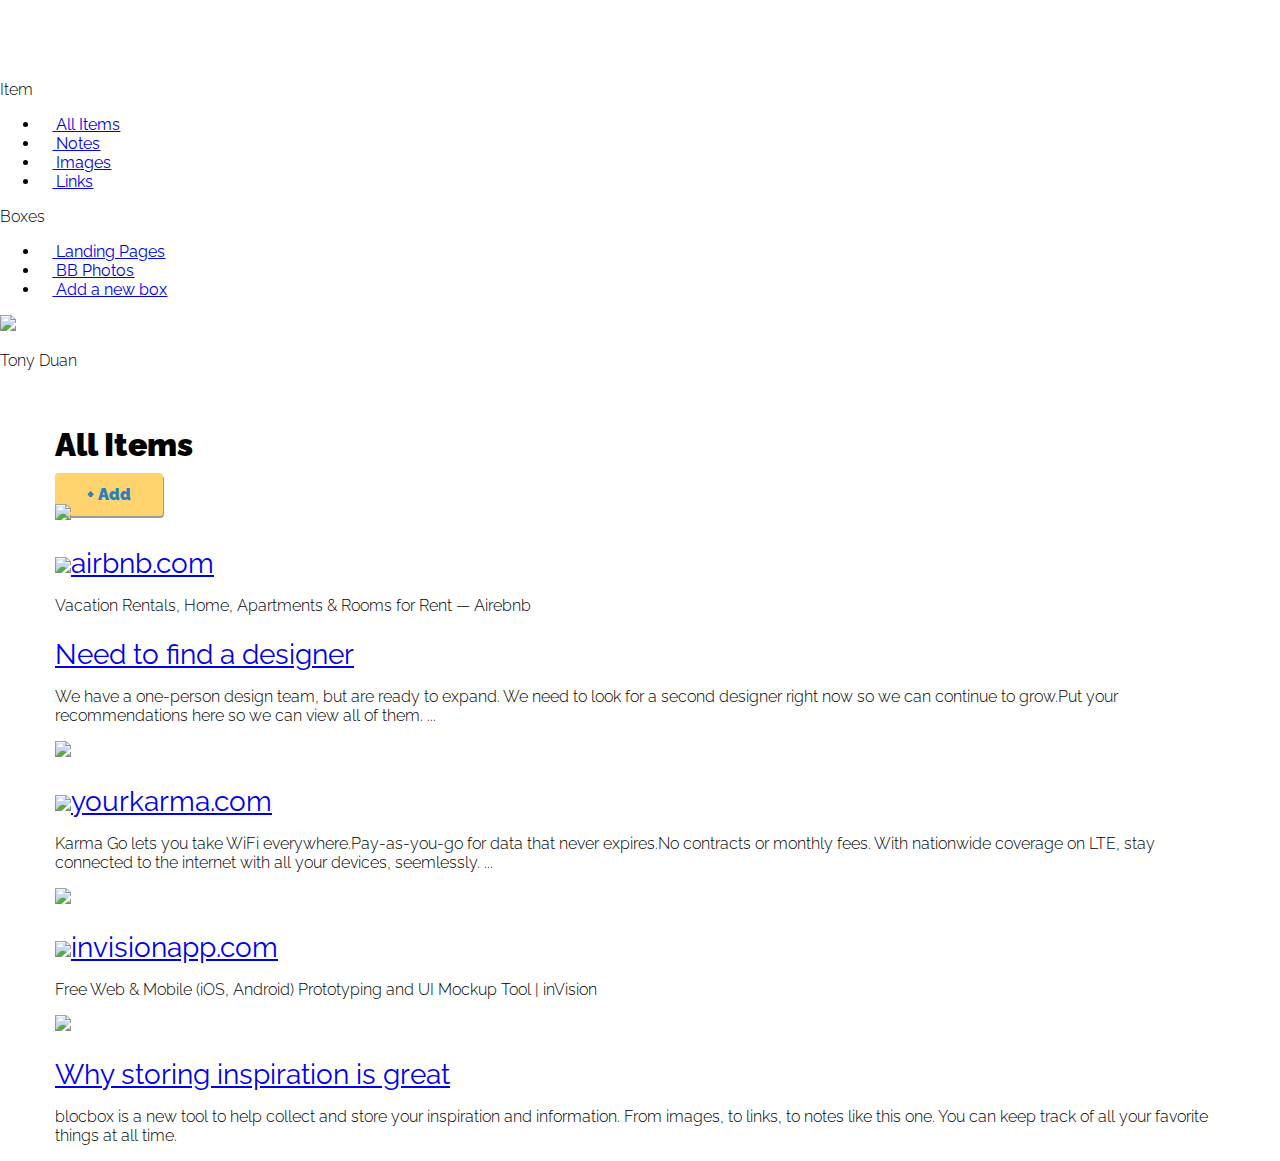
==== dashboard.html @ 4f5fb8c0 "Checkpoint-33-Completed" ====
<!DOCTYPE html>
<html lang="en-us">
<head>
    <meta http-equiv="X-UA-Compatible" content="IE=Edge">
    <meta name="viewport" content="width=device-width, initial-scale=1">
    <meta charset="UTF-8">
    <title>Save, share and collaborate | Blocbox</title>
    
    <!-- Google Fonts -->
    <link href="https://fonts.googleapis.com/css?family=Raleway:100,300,300i,400,400i,700,700i,900,900i" rel="stylesheet">
    
    <!-- CSS -->
    <link rel="stylesheet" href="css/normalize.css">
    <link rel="stylesheet" href="css/style.css">
    <link rel="stylesheet" href="css/font-awesome.css">
    <link rel="stylesheet" href="css/animate.css">
</head>
<body class="dashboard">
    <!-- LEFT NAV -->
    <nav id="left-nav" class="left-nav">
        <a href="#" class="site-logo"><img src="img/site-logo.png"></a>
        <div class="items">
            <p>Item</p>
            <ul>
                <li><a href="#"><i class="fa fa-th-large"></i> All Items</a></li>
                <li><a href="#"><i class="fa fa-file-o"></i> Notes</a></li>
                <li><a href="#"><i class="fa fa-picture-o"></i> Images</a></li>
                <li><a href="#"><i class="fa fa-link"></i> Links</a></li>
            </ul>
            <p>Boxes</p>
            <ul>
                <li><a href="#"><i class="fa fa-inbox"></i> Landing Pages</a></li>
                <li><a href="#"><i class="fa fa-inbox"></i> BB Photos</a></li>
                <li><a href="#"><i class="fa fa-plus-square-o"></i> Add a new box</a></li>
            </ul>
        </div>
        <div class="settings">
            <img src="https://s3.amazonaws.com/uifaces/faces/twitter/jsa/128.jpg">
            <p>Tony Duan</p>
            <a href="#"><i class="fa fa-cog"></i></a>
        </div>
    </nav>
    <main role="main">
        <!-- Benefits -->
        <section class="content">
            <div class="container">
                <div class="header">
                    <h1>All Items</h1>
                    <a href="#" class="btn">+ Add</a>
                </div>
            </div>
            <div class="container">
                <div class="content-item">
                    <div class="item-box">
                        <img src="https://static.pexels.com/photos/162971/potatoes-french-mourning-funny-162971.jpeg">
                    </div>
                </div>
                <div class="content-item">
                    <div class="item-box">
                        <h2><img src="https://www.airbnb.com/favicon.ico"><a href="#">airbnb.com</a></h2>
                        <p>Vacation Rentals, Home, Apartments &amp; Rooms for Rent &mdash; Airebnb</p>
                    </div>
                </div>
                <div class="content-item">
                    <div class="item-box">
                        <h2><a href="#">Need to find a designer</a></h2>
                        <p>We have a one-person design team, but are ready to expand. We need to look for a second designer right now so we can continue to grow.Put your recommendations here so we can view all of them. ...</p>
                    </div>
                </div>
                <div class="content-item">
                    <div class="item-box">
                        <img src="https://static.pexels.com/photos/39381/eszterhazyschnitte-cream-slice-dessert-39381.jpeg">
                    </div>
                </div>
                <div class="content-item">
                    <div class="item-box">
                        <h2><img src="https://yourkarma.com/favicon.ico"><a href="#">yourkarma.com</a></h2>
                        <p>Karma Go lets you take WiFi everywhere.Pay-as-you-go for data that never expires.No contracts or monthly fees. With nationwide coverage on LTE, stay connected to the internet with all your devices, seemlessly. ...</p>
                    </div>
                </div>
                <div class="content-item">
                    <div class="item-box">
                        <img src="https://static.pexels.com/photos/8366/bread-breakfast-knife-large.jpg">
                    </div>
                </div>
                <div class="content-item">
                    <div class="item-box">
                        <h2><a href="#"></a></h2>
                        <p></p>
                    </div>
                </div>
                <div class="content-item">
                    <div class="item-box">
                        <h2><img src="https://www.invisionapp.com/favicon.ico"><a href="#">invisionapp.com</a></h2>
                        <p>Free Web & Mobile (iOS, Android) Prototyping and UI Mockup Tool | inVision</p>
                    </div>
                </div>
                <div class="content-item">
                    <div class="item-box">
                        <img src="https://static.pexels.com/photos/2425/food-restaurant-fruits-orange-large.jpg">
                    </div>
                </div>
                <div class="content-item">
                    <div class="item-box">
                        <h2><a href="#">Why storing inspiration is great</a></h2>
                        <p>blocbox is a new tool to help collect and store your inspiration and information. From images, to links, to notes like this one. You can keep track of all your favorite things at all time.</p>
                    </div>
                </div>
            </div>
        </section>
    </main>
    
</body>
</html>
---- css/style.css ----
html, body {
        overflow-x:hidden;
    }
body {
    font-family: 'Raleway', Helvetica, Arial, sans-serif;
}
h1, h2, h3, h4, h5, h6 {
        font-family: 'Raleway', Helvetica, Arial, sans-serif;
}
h1 {
    font-weight:900;
}
h2 {
    font-size: 28px;
    font-weight: normal;
    margin-bottom: 5px;
}
p {
    font-size: 16px;
    line-height: 19px;
    font-weight: 300;
}

/* GRID ----------------------------------------------------------------------------------- */
.container {
    margin-right: auto;
    margin-left: auto;
    padding-left: 15px;
    padding-right: 15px;
    position: relative;
}
.container:before,
.container:after {
    content: " ";
    display: table;
}
.container:after {
    clear:both;
}
.one-half, .one-third, .one-fourth {
    
    float:left;
    position: relative;
    min-height:100px;
    margin:0 2% 20px;
}

.container_full {
    margin:0;
    padding:0;
}
.one-half_full, .one-third_full, .one-fourth_full, user1, user2, user3 {
    float:left;
    position: relative;
    margin: 0 0 20;
    min-height:700px;
}

/* Media Queries ----------------------------------------------------------------------------------- */
@media (min-width: 768px) {
    .container {
        width: 750px;
    }
}
@media (min-width: 992px) {
    .container {
        width: 970px;
    }
    .one-half {
        width:46%;
    }
    .one-third {
        width:29.33333%
    }
    .one-fourth {
        width:21%;
    }
    .one-half_full {
        width:50%;
    }
    .one-third_full {
        width:33.3333%;
    }
    .one-fourth_full {
        width:25%;
    }
}
@media (min-width: 1200px) {
    .container {
        width: 1170px;
    }
}
@media (min-width: 1900px) {
    .container {
        width: 1840;
    }
}

/* HEADER ----------------------------------------------------------------------------------- */
header {
    color:#FFFFFF;
    height: 100vh;
    background-image: url(../img/dashboard-background.jpg);
    background-size: cover;
    background-repeat: no-repeat; 
}
header nav {
    padding:1em 0;
}
header nav ul {
    display:inline;
    text-align: right;
    float:right;
    margin:0;
}
header nav ul > li {
   list-style-type: none;
   display: inline-block;
   margin:0 15px;
}
header nav ul > li.btn-outline {
   padding:10px 15px;
   border:2px solid #FFFFFF;
   border-radius: 4px;
}
header nav ul > li.btn-outline:hover {
   background:#FFFFFF;
}
header nav ul > li > a {
   color:#FFFFFF;
    font-family: Raleway-Black;
    font-size:24px;
   text-decoration: none;
}
header nav ul > li.btn-outline:hover > a {
   color:#34495E;
}
header .hero {
    text-align: center;
    display: block;
    position: relative;
}
header .hero h1{
    font-size: 58px;
    margin: 95px 0 40;
    font-weight: 900;
}
header .hero p {
    font-size: 44px;
    line-height: 51px;
    font-weight: 100;
    margin: 10px 0 80px;
}

/* BUTTONS ----------------------------------------------------------------------------------- */
.btn {
    border-radius:4px;
    color:#2880bf;
    font-weight: 900;
    font-size 28px;
    font-weight: 900;
    text-decoration: none;
    padding: 10px 30px;
    background: #ffd36d;
    border: 2px solid #ffd36d;
    box-shadow: 1px 2px 0px 0px #9b9b9b;
}

/* BENEFITS ----------------------------------------------------------------------------------- */
.benefits {
    text-align: center;
    display:block;
    position:relative;
}
.benefits >div {
    margin: 0 auto;
    padding:4em 0;
}
.benefits>div>div {
    list-style-type: none;
    display: inline-block;
}
.benefits i {
    font-size:55px;
    
}
.benefits>div div> .notes {
    position: relative;
    left:-125px;
    height:270px;
}
.benefits>div>div> .images {
    position: relative;
    left:80px;
    height:270px;
}
.benefits>div div> .links {
    position: relative;
    left:-100px;
    height:270px;
}
.benefits>div>div h2 {
    font-weight: 900;
}

.benefits>div>div p {
    font-weight: 300;
}
.benefits>div>div .purple_title {
    color:#AC27C3;
}
.benefits>div>div .red_title {
    color: #E5463B;
}
.benefits>div>div .green_title {
    color: #75AC38
}
.benefits>div>div .discription {
    margin-top: 40px;
}

/* PRICING -----------------------------------------------------------------------------------*/
.pricing {
    text-align:center;
    padding:4em 0;
}
.pricing h2, .pricing p {
    color:#2880BF;
}
.pricing h2 {
    font-weight: 900;
    
    
}
.pricing p {
    font-weight: 300;
    padding: 10px 270px;
}
.pricing ul {
    margin:0 auto;
    padding:0 0;
}
.pricing ul li {
    list-style-type:none;
}
.box {
   padding:0 15px 15px;
   /* tutorial
        background: #FFFFFF;
        box-shadow: 0px 2px 4px 0px rgba(0,0,0,0.20);
    */
   min-height: 439px;
   position: relative;
   margin-top: 25px;
 }
.box h3 {
    font-family: "Raleway-Bold", Helvetica, Arial, sans-serif;
    font-weight: 600;
    text-transform: uppercase;
        /*tutorial
        background: #E2E2E2;
        box-shadow: 0px 1px 2px 0px rgba(0,0,0,0.40);
        */
    left:0;
    right:0;
    top:0;
    text-align: center;
    margin:0 -15px 40px;
    padding:10px 0;
 }
.box h4 {
    font-weight: 300;
    font-size:50px;
    margin:40px 0 10px;
    color:#2880BF;
 }
 .box h4 span {
   font-size:32px;
   vertical-align: middle;
 }
 .box h4 span.month {
   font-weight: 300;
   color:#000000;
   font-size:20px;
   vertical-align: middle;
 }
 .box ul li {
   font-size:18px;
   margin-bottom:20px;
   font-weight: 300;
 }
.box .btn {
   position:absolute;
   bottom:20px;
   left:20px;
   right:20px;
 }
 .small {
     font-size: 12px;
     line-height: 15px;
     font-style:italic;
 }

/* TESTIMONIALS----------------------------------------------------------------------------------- */

.item_top {
    position: relative;
    top: 130px;
    left:15px;
    right:15px;
    text-align: center;
}
.item_top2 {
    position:relative;
    top: 130px;
    left:15px;
    right:15px;
    text-align: center;
    
}
.container_full {
    overflow: hidden;
 
}
.testimonials blockquote, .testimonials .name {
    position:absolute;
    margin: 30px 90px;
}
.user1, .user2, .user3 {
    top:-100px;
    z-index: -1;
}
.user1 {
    background-image: url(../img/testimonial_1.jpg);
    background-size: cover;
    background-repeat: no-repeat;
}
.user1>blockquote {
    bottom: 7em;
    left:4em;
    right: -3em;
}
.user1>p {
    bottom: 1em;
    left:4em;
    right: -3em;
}
.user2 {
    background-image: url(../img/testimonial_2.jpg);
    background-size: cover;
    background-repeat: no-repeat;
}
.user2>blockquote {
    bottom: 7em;
    padding:0 .5em;
}
.user2>p {
    bottom: 1em;
    left:.5em;
    right:.5em;
}
.user3 {
    background-image: url(../img/testimonial_3.jpg);
    background-size: cover;
    background-repeat: no-repeat;
}
.user3>blockquote {
    bottom: 7em;
    left:-3em;
    right: 4em;
}
.user3>p {
    bottom: 1em;
    left:-3em;
    right: 4em;
}

/* FOOTER----------------------------------------------------------------------------------- */
footer {
    background-color: #8BBDE5;
    background-image: linear-gradient(to bottom right, #6EA6D4 0%, #9ECFF5 100%);
    color: #FFFFFF;
    height: 150px;
    position: relative;
    overflow: hidden;
    z-index: 0;
 }
footer p, footer nav ul {
    font-size:11px;
    font-weight:100;
    text-align: center;
    margin: 10px auto 0;
 }
footer nav ul li {
    list-style-type: none;
    display: inline;
 }
footer nav ul li a {
    color:#FFFFFF;
    text-decoration: none;
 }
footer .right-footer-block {
    background-color: transparent; 
 }
footer .logo{
    padding: 2.35em 0;
    margin: 0 auto;
    display: block;
    height: 93px;
}

@media (min-width: 992px){
    footer{
        background-color: #8BBDE5;
        background-image: linear-gradient(to bottom right, #6EA6D4 0%, #9ECFF5 100%);
        height: 100px;
    }
    footer p, footer nav ul{
        padding: 3em 0;
        text-align: left;
    }

    footer .logo{
        padding: 0 0 2em 0;
    }
}

@media (min-width: 768px){
    footer{
        background-color: #8BBDE5;
        background-image: linear-gradient(to bottom right, #6EA6D4 0%, #9ECFF5 100%);
        height: 100px;
    }
    footer p, footer nav ul{
        padding: 3em 0;
        text-align: left;
    }

    footer .logo{
        padding: 0;
    }
}

@media (min-width: 1200px) {
    footer p, footer nav ul {
        font-size:14px;
        font-weight:100;
        text-align: center;
        margin: 10px auto 0;
 }
}
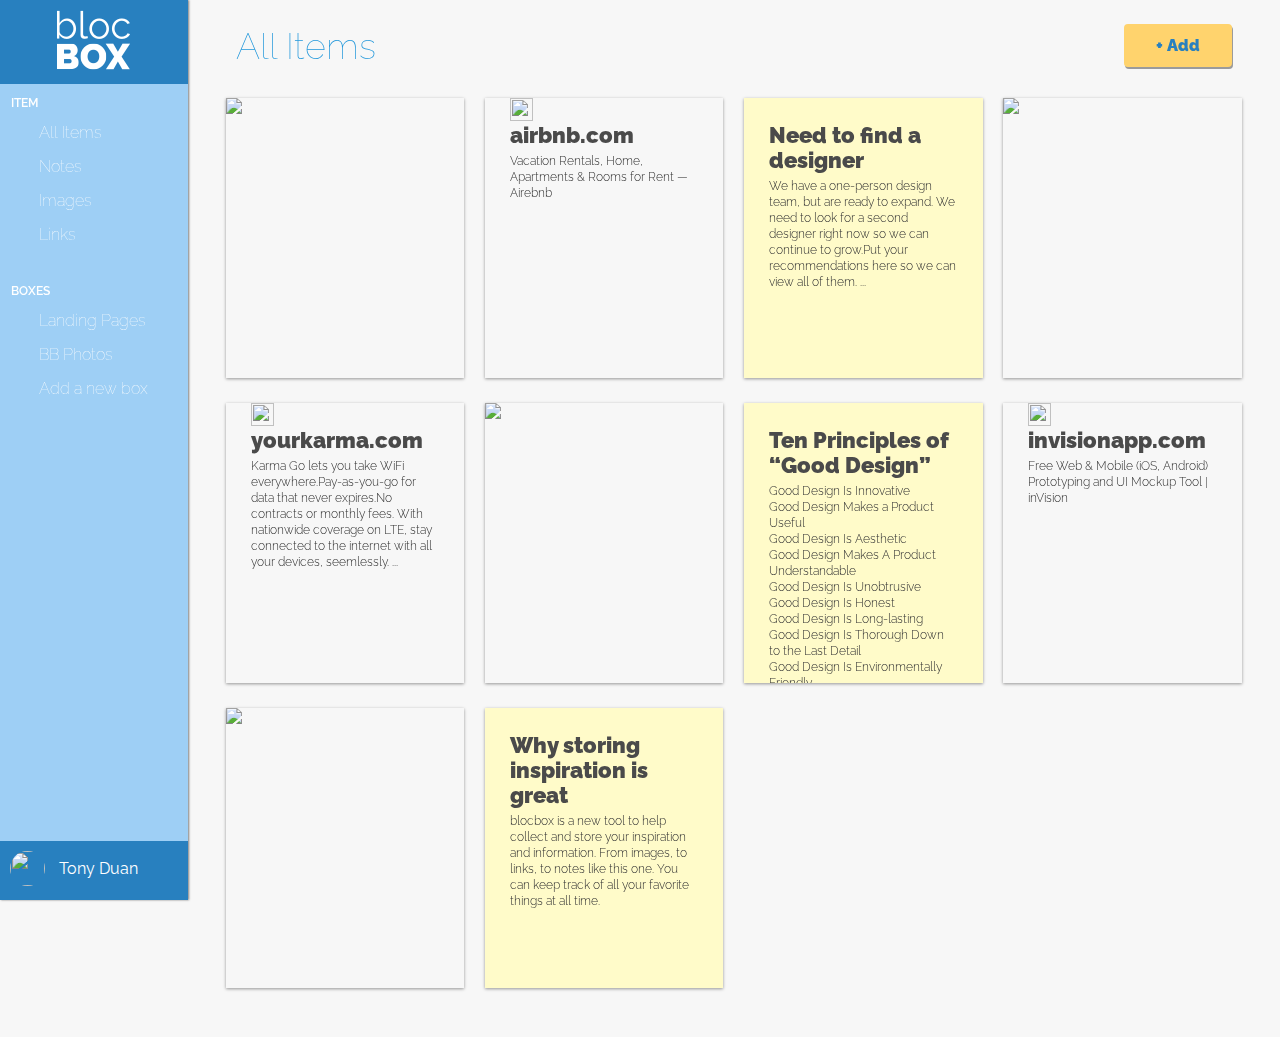
==== commit fad85bea: "Checkpoint-34-completed" ====
--- a/dashboard.html
+++ b/dashboard.html
@@ -16,7 +16,7 @@
     <link rel="stylesheet" href="css/animate.css">
 </head>
 <body class="dashboard">
-    <!-- LEFT NAV -->
+    <!-- LEFT NAV ---------------------------------------------------------------------- -->
     <nav id="left-nav" class="left-nav">
         <a href="#" class="site-logo"><img src="img/site-logo.png"></a>
         <div class="items">
@@ -24,7 +24,7 @@
             <ul>
                 <li><a href="#"><i class="fa fa-th-large"></i> All Items</a></li>
                 <li><a href="#"><i class="fa fa-file-o"></i> Notes</a></li>
-                <li><a href="#"><i class="fa fa-picture-o"></i> Images</a></li>
+                <li><a href="dashboard-images.html"><i class="fa fa-picture-o"></i> Images</a></li>
                 <li><a href="#"><i class="fa fa-link"></i> Links</a></li>
             </ul>
             <p>Boxes</p>
@@ -41,7 +41,7 @@
         </div>
     </nav>
     <main role="main">
-        <!-- Benefits -->
+        <!-- Benefits ---------------------------------------------------------------------- -->
         <section class="content">
             <div class="container">
                 <div class="header">
@@ -62,7 +62,7 @@
                     </div>
                 </div>
                 <div class="content-item">
-                    <div class="item-box">
+                    <div class="item-box note-box">
                         <h2><a href="#">Need to find a designer</a></h2>
                         <p>We have a one-person design team, but are ready to expand. We need to look for a second designer right now so we can continue to grow.Put your recommendations here so we can view all of them. ...</p>
                     </div>
@@ -84,15 +84,24 @@
                     </div>
                 </div>
                 <div class="content-item">
-                    <div class="item-box">
-                        <h2><a href="#"></a></h2>
-                        <p></p>
+                    <div class="item-box note-box">
+                        <h2><a href="#">Ten Principles of “Good Design”</a></h2>
+                        <p>Good Design Is Innovative<br/>
+                            Good Design Makes a Product Useful<br/>
+                            Good Design Is Aesthetic<br/>
+                            Good Design Makes A Product Understandable<br/>
+                            Good Design Is Unobtrusive<br/>
+                            Good Design Is Honest<br/>
+                            Good Design Is Long-lasting<br/>
+                            Good Design Is Thorough Down to the Last Detail<br/>
+                            Good Design Is Environmentally Friendly<br/>
+                            Good Design Is as Little Design as Possible
                     </div>
                 </div>
                 <div class="content-item">
                     <div class="item-box">
                         <h2><img src="https://www.invisionapp.com/favicon.ico"><a href="#">invisionapp.com</a></h2>
-                        <p>Free Web & Mobile (iOS, Android) Prototyping and UI Mockup Tool | inVision</p>
+                        <p>Free Web &amp; Mobile (iOS, Android) Prototyping and UI Mockup Tool | inVision</p>
                     </div>
                 </div>
                 <div class="content-item">
@@ -101,7 +110,7 @@
                     </div>
                 </div>
                 <div class="content-item">
-                    <div class="item-box">
+                    <div class="item-box note-box">
                         <h2><a href="#">Why storing inspiration is great</a></h2>
                         <p>blocbox is a new tool to help collect and store your inspiration and information. From images, to links, to notes like this one. You can keep track of all your favorite things at all time.</p>
                     </div>
--- a/css/style.css
+++ b/css/style.css
@@ -21,7 +21,7 @@
     font-weight: 300;
 }
 
-/* GRID ----------------------------------------------------------------------------------- */
+/* GRID ------------------------------------------------------------------------------ */
 .container {
     margin-right: auto;
     margin-left: auto;
@@ -38,7 +38,7 @@
     clear:both;
 }
 .one-half, .one-third, .one-fourth {
-    
+
     float:left;
     position: relative;
     min-height:100px;
@@ -56,7 +56,7 @@
     min-height:700px;
 }
 
-/* Media Queries ----------------------------------------------------------------------------------- */
+/* Media Queries --------------------------------------------------------------------- */
 @media (min-width: 768px) {
     .container {
         width: 750px;
@@ -96,7 +96,7 @@
     }
 }
 
-/* HEADER ----------------------------------------------------------------------------------- */
+/* HEADER ---------------------------------------------------------------------------- */
 header {
     color:#FFFFFF;
     height: 100vh;
@@ -152,7 +152,7 @@
     margin: 10px 0 80px;
 }
 
-/* BUTTONS ----------------------------------------------------------------------------------- */
+/* BUTTONS --------------------------------------------------------------------------- */
 .btn {
     border-radius:4px;
     color:#2880bf;
@@ -166,7 +166,7 @@
     box-shadow: 1px 2px 0px 0px #9b9b9b;
 }
 
-/* BENEFITS ----------------------------------------------------------------------------------- */
+/* BENEFITS -------------------------------------------------------------------------- */
 .benefits {
     text-align: center;
     display:block;
@@ -182,7 +182,7 @@
 }
 .benefits i {
     font-size:55px;
-    
+
 }
 .benefits>div div> .notes {
     position: relative;
@@ -219,7 +219,7 @@
     margin-top: 40px;
 }
 
-/* PRICING -----------------------------------------------------------------------------------*/
+/* PRICING --------------------------------------------------------------------------- */
 .pricing {
     text-align:center;
     padding:4em 0;
@@ -229,8 +229,8 @@
 }
 .pricing h2 {
     font-weight: 900;
-    
-    
+
+
 }
 .pricing p {
     font-weight: 300;
@@ -301,7 +301,7 @@
      font-style:italic;
  }
 
-/* TESTIMONIALS----------------------------------------------------------------------------------- */
+/* TESTIMONIALS----------------------------------------------------------------------- */
 
 .item_top {
     position: relative;
@@ -316,11 +316,11 @@
     left:15px;
     right:15px;
     text-align: center;
-    
+
 }
 .container_full {
     overflow: hidden;
- 
+
 }
 .testimonials blockquote, .testimonials .name {
     position:absolute;
@@ -375,7 +375,7 @@
     right: 4em;
 }
 
-/* FOOTER----------------------------------------------------------------------------------- */
+/* FOOTER----------------------------------------------------------------------------- */
 footer {
     background-color: #8BBDE5;
     background-image: linear-gradient(to bottom right, #6EA6D4 0%, #9ECFF5 100%);
@@ -449,3 +449,210 @@
         margin: 10px auto 0;
  }
 }
+
+
+/* DASHBOARD-------------------------------------------------------------------------- */
+.dashboard {
+    background: #F7F7F7;
+}
+.left-nav {
+    height:100vh;   /* 100/100 vertical height */
+    width: 14.6666667%;
+    color: #FFFFFF;
+    background: #9ECFF5;
+    background-image: linear-gradient (-135deg, #6EA6D4 0%, #9ECFF5 100%);
+    box-shadow: 1px 0px 2px 0px rgba(0,0,0,0.50);
+    float: left;
+    position: fixed;
+    display: block;
+}
+.left-nav .site-logo {
+    padding: 10px 0;
+    background: #2880BF;
+    display: block;
+    text-align: center;
+}
+.left-nav .items {
+    padding: 0 6%;
+}
+.left-nav .items p {
+    font-weight: 600;
+    text-transform: uppercase;
+    font-size: 12px;
+    color: #FFFFFF;
+    line-height: 15px;
+}
+.left-nav .items ul {
+    margin:0 0 40px;
+    padding: 0;
+}
+.left-nav .items li {
+    list-style-type: none;
+    margin-bottom:  15px;
+}
+.left-nav .items ul li a {
+    color: #FFFFFF;
+    text-decoration: none;
+    font-weight: 100;
+}
+.left-nav .items ul li a i {
+    width:16px;
+    text-align: center;
+    margin-right: 8px;
+}
+/* LEFT NAVBAR SETTINGS -------------------------------------------------------------- */
+.left-nav .settings {
+    position: absolute;
+    background: #2880BF;
+    width:100%;
+    bottom: 0;
+    left:0;
+    right: 0;
+    padding: 10px 0;
+}
+.left-nav .settings img {
+    height: 35px;
+    width: 35px;
+    border-radius: 50%;
+    margin-left: 10px;
+    display: inline-block;
+}
+.left-nav .settings p {
+    display: inline-block;
+    vertical-align: top;
+    padding-top: 8px;
+    font-weight: 400;
+    margin: 0 0 0 10px;
+}
+.left-nav .settings a {
+    color: #FFFFFF;
+    text-decoration: none;
+    text-align: right;
+    float: right;
+    margin-right: 10px;
+    margin-top: 8px;
+}
+
+/* CONTENT --------------------------------------------------------------------------- */
+.content {
+    padding: 6em 1% 1.5em;
+    float:right;
+    width:98%;
+    position: relative;
+}
+.content .header {
+    margin: 0 20px;
+}
+.content .header h1 {
+    font-family: 'Raleway',Helvetica, Arial, sans-serif;
+    font-weight: 100;
+    margin: 0 0 30px;
+    font-size: 36px;
+    color: #2398DB;
+    line-height: 44px;
+    float: left;
+    display: inline-block;
+}
+.content .header > a {
+    float: right;
+}
+.content-item {
+    width: 96%;
+    margin: 0 2% 25px;
+    float: left;
+    display: block;
+}
+.item-box {
+    display:block;
+    height:230px;
+    box-shadow: 0px 1px 3px 0px rgba(0,0,0,0.40);
+    position: relative;
+    overflow: hidden;
+    padding:25px;
+ }
+.note-box {
+    background: #FFFBC9;
+}
+
+
+/* LARGER MOBILE DEVICES ------------------------------------------------------------- */
+@media (min-width: 460px) {
+    .content {
+        padding: 1.5em 1%;
+        float: right;
+        width: 90%;
+        position: relative;
+    }
+    .content-item {
+        width: 46%;
+        margin: 0 2% 25px;
+        float: left;
+        display: block;
+    }
+}
+/* TABLETS --------------------------------------------------------------------------- */
+@media (min-width: 768px) {
+    .content {
+        padding: 1.5em 5%;
+        float: right;
+        width: 90%;
+        position: relative;
+    }
+    .content > .container {
+        width: 700px;
+    }
+    .content-item {
+        width: 31.33333%;
+        margin: 0 1% 25px;
+    }
+}
+/* LAPTOPS AND DESKTOPS -------------------------------------------------------------- */
+@media (min-width: 992px) {
+    .content {
+        padding: 1.5em 1%;
+        float: right;
+        width: 83.33333333%;
+        position: relative;
+    }
+    .content > .container {
+        width: auto;
+    }
+    .content-item {
+        width:23%;
+        margin: 0 1% 25px;
+    }
+}
+
+/* ITEMS FORMATING ------------------------------------------------------------------- */
+.item-box > img {
+    position: absolute;
+    height: 100%;
+    width: auto;
+    top: 0;
+    left: 0;
+    right: 0;
+}
+.item-box h2 {
+    font-family: 'Raleway', Helvetica, Arial, sans-serif;
+    font-weight: 900;
+    font-size: 22px;
+    line-height: 25px;
+    margin: 0;
+}
+.item-box h2 a {
+    color: #4A4A4A;
+    text-decoration: none;
+}
+.item-box h2 img {
+    width: 23px;
+    height: 23px;
+    position: absolute;
+    top: 0px;
+    margin-right: 5px;
+}
+.item-box p {
+    font-size: 12px;
+    color: #333333;
+    line-height: 16px;
+    margin: 5px 0 0;
+}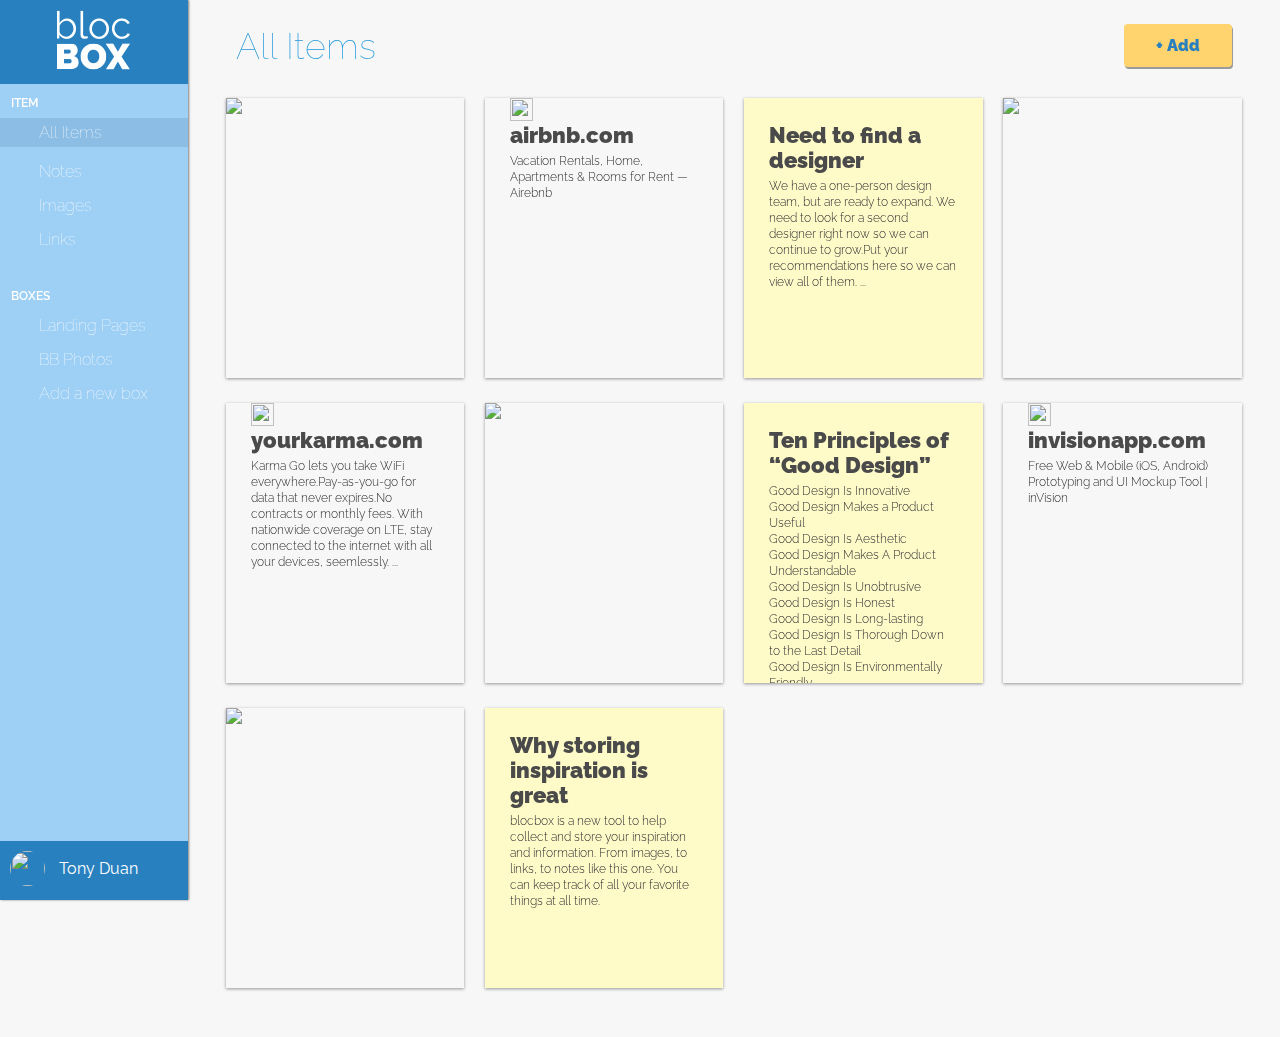
==== commit f62e397c: "Assignment-34-completed" ====
--- a/dashboard.html
+++ b/dashboard.html
@@ -22,7 +22,7 @@
         <div class="items">
             <p>Item</p>
             <ul>
-                <li><a href="#"><i class="fa fa-th-large"></i> All Items</a></li>
+                <li class="active"><a href="#"><i class="fa fa-th-large"></i> All Items</a></li>
                 <li><a href="#"><i class="fa fa-file-o"></i> Notes</a></li>
                 <li><a href="dashboard-images.html"><i class="fa fa-picture-o"></i> Images</a></li>
                 <li><a href="#"><i class="fa fa-link"></i> Links</a></li>
--- a/css/style.css
+++ b/css/style.css
@@ -455,6 +455,7 @@
 .dashboard {
     background: #F7F7F7;
 }
+/* LEFT NAV-------------------------------------------------------------------------- */
 .left-nav {
     height:100vh;   /* 100/100 vertical height */
     width: 14.6666667%;
@@ -500,6 +501,16 @@
     text-align: center;
     margin-right: 8px;
 }
+.left-nav .active {
+    background: #8BBDE5;
+    margin-left:-7%;
+    margin-right: -7%;
+    margin-top: -3%;
+    margin-bottom: -3%;
+    padding-top: 3%;
+    padding-bottom: 3%;
+    padding-left: 7%;
+}
 /* LEFT NAVBAR SETTINGS -------------------------------------------------------------- */
 .left-nav .settings {
     position: absolute;
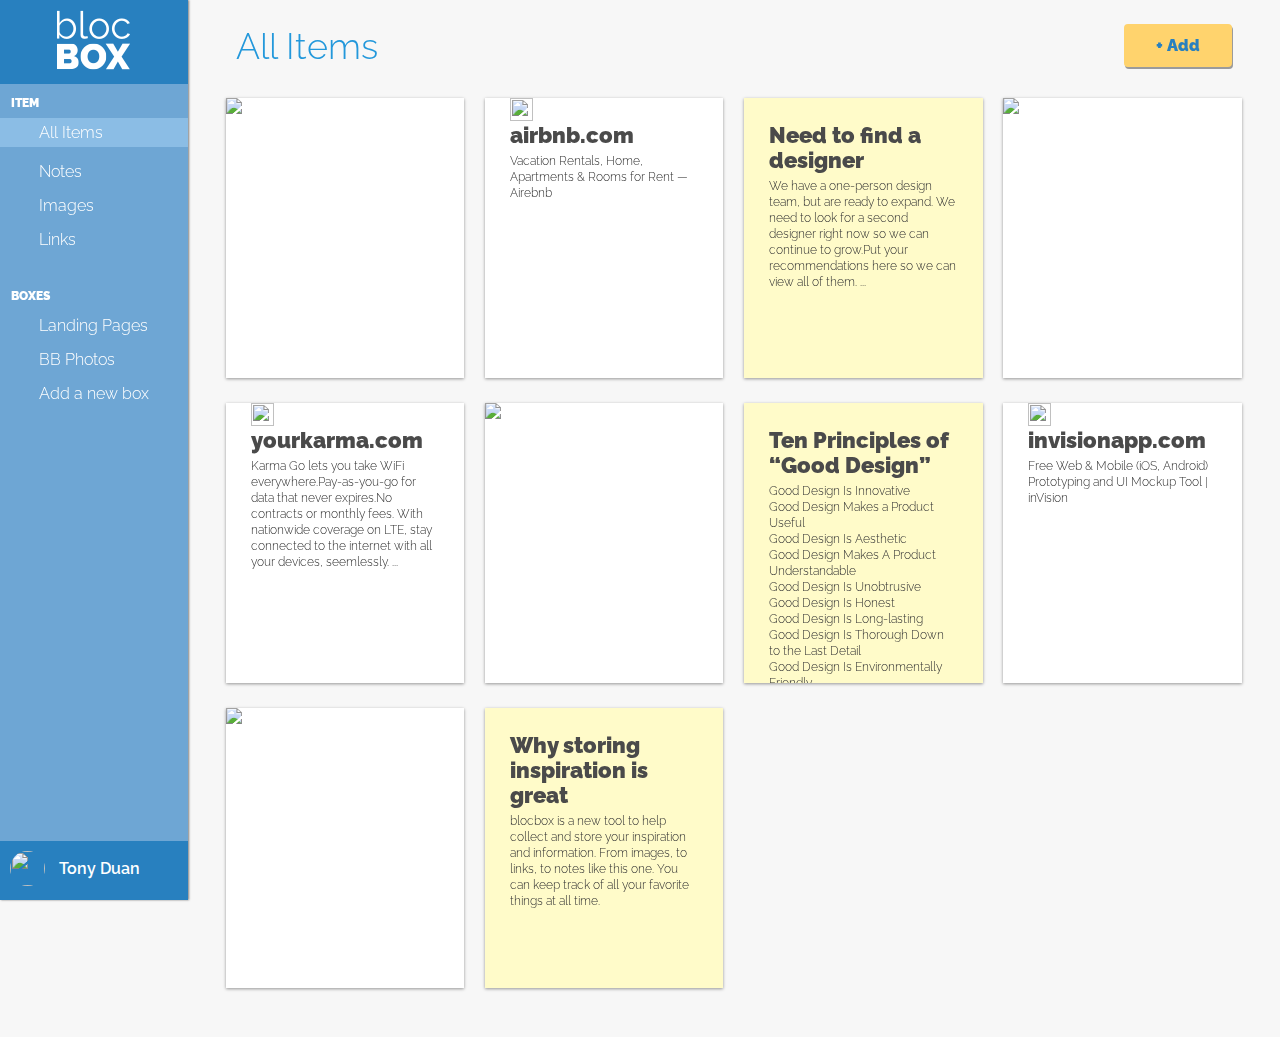
==== commit 28e0df65: "minor-fix" ====
--- a/dashboard.html
+++ b/dashboard.html
@@ -7,7 +7,7 @@
     <title>Save, share and collaborate | Blocbox</title>
     
     <!-- Google Fonts -->
-    <link href="https://fonts.googleapis.com/css?family=Raleway:100,300,300i,400,400i,700,700i,900,900i" rel="stylesheet">
+    <link href="https://fonts.googleapis.com/css?family=Raleway:100,300,300i,400,400i,600,600i,700,700i,900,900i" rel="stylesheet">
     
     <!-- CSS -->
     <link rel="stylesheet" href="css/normalize.css">
--- a/css/style.css
+++ b/css/style.css
@@ -460,7 +460,7 @@
     height:100vh;   /* 100/100 vertical height */
     width: 14.6666667%;
     color: #FFFFFF;
-    background: #9ECFF5;
+    background: #6EA6D4;
     background-image: linear-gradient (-135deg, #6EA6D4 0%, #9ECFF5 100%);
     box-shadow: 1px 0px 2px 0px rgba(0,0,0,0.50);
     float: left;
@@ -477,7 +477,7 @@
     padding: 0 6%;
 }
 .left-nav .items p {
-    font-weight: 600;
+    font-weight: 900;
     text-transform: uppercase;
     font-size: 12px;
     color: #FFFFFF;
@@ -494,7 +494,7 @@
 .left-nav .items ul li a {
     color: #FFFFFF;
     text-decoration: none;
-    font-weight: 100;
+    font-weight: 300;
 }
 .left-nav .items ul li a i {
     width:16px;
@@ -532,7 +532,7 @@
     display: inline-block;
     vertical-align: top;
     padding-top: 8px;
-    font-weight: 400;
+    font-weight: 600;
     margin: 0 0 0 10px;
 }
 .left-nav .settings a {
@@ -556,7 +556,7 @@
 }
 .content .header h1 {
     font-family: 'Raleway',Helvetica, Arial, sans-serif;
-    font-weight: 100;
+    font-weight: 300;
     margin: 0 0 30px;
     font-size: 36px;
     color: #2398DB;
@@ -576,6 +576,7 @@
 .item-box {
     display:block;
     height:230px;
+    background: #FFFFFF;
     box-shadow: 0px 1px 3px 0px rgba(0,0,0,0.40);
     position: relative;
     overflow: hidden;
@@ -666,4 +667,5 @@
     color: #333333;
     line-height: 16px;
     margin: 5px 0 0;
+    font-weight: 300;
 }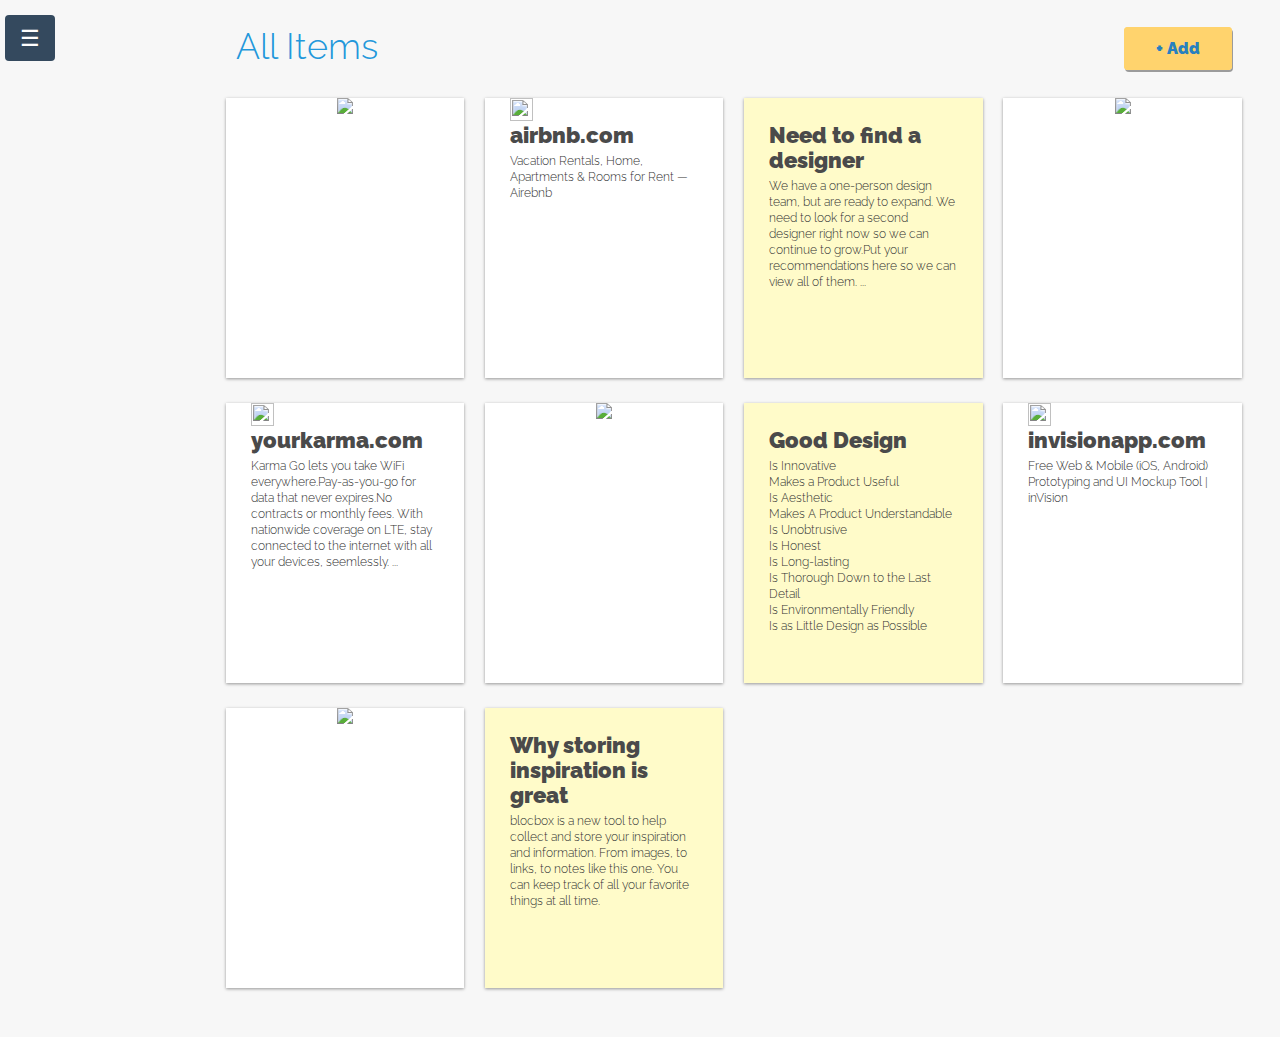
==== commit e38e3b05: "Checkpoint-35-completed" ====
--- a/dashboard.html
+++ b/dashboard.html
@@ -8,14 +8,18 @@
     
     <!-- Google Fonts -->
     <link href="https://fonts.googleapis.com/css?family=Raleway:100,300,300i,400,400i,600,600i,700,700i,900,900i" rel="stylesheet">
+    <!--100 thin; 300 light; 400 regular; 600 semibold; 700 bold; 900 black -->
     
     <!-- CSS -->
     <link rel="stylesheet" href="css/normalize.css">
     <link rel="stylesheet" href="css/style.css">
     <link rel="stylesheet" href="css/font-awesome.css">
     <link rel="stylesheet" href="css/animate.css">
+    <link rel="stylesheet" href="css/dropit.css">
 </head>
 <body class="dashboard">
+    <!-- RESPONSIVE NAV ---------------------------------------------------------------------- -->
+        <a class="hamburger" id="menu" href="#">&#9776;</a>
     <!-- LEFT NAV ---------------------------------------------------------------------- -->
     <nav id="left-nav" class="left-nav">
         <a href="#" class="site-logo"><img src="img/site-logo.png"></a>
@@ -46,7 +50,17 @@
             <div class="container">
                 <div class="header">
                     <h1>All Items</h1>
-                    <a href="#" class="btn">+ Add</a>
+                    <!-- <a href="#" class="btn">+ Add</a> -->
+                    <ul class="menu">
+                        <li>
+                            <a href="#" class="btn">+ Add</a>
+                            <ul>
+                                <li><a href="#"><i class="fa fa-file-o"></i> Note</a></li>
+                                <li><a href="#"><i class="fa fa-picture-o"></i> Image</a></li>
+                                <li><a href="#"><i class="fa fa-link"></i> Link</a></li>
+                            </ul>
+                        </li>
+                  </ul>
                 </div>
             </div>
             <div class="container">
@@ -85,17 +99,17 @@
                 </div>
                 <div class="content-item">
                     <div class="item-box note-box">
-                        <h2><a href="#">Ten Principles of “Good Design”</a></h2>
-                        <p>Good Design Is Innovative<br/>
-                            Good Design Makes a Product Useful<br/>
-                            Good Design Is Aesthetic<br/>
-                            Good Design Makes A Product Understandable<br/>
-                            Good Design Is Unobtrusive<br/>
-                            Good Design Is Honest<br/>
-                            Good Design Is Long-lasting<br/>
-                            Good Design Is Thorough Down to the Last Detail<br/>
-                            Good Design Is Environmentally Friendly<br/>
-                            Good Design Is as Little Design as Possible
+                        <h2><a href="#">Good Design</a></h2>
+                        <p>Is Innovative<br/>
+                            Makes a Product Useful<br/>
+                            Is Aesthetic<br/>
+                            Makes A Product Understandable<br/>
+                            Is Unobtrusive<br/>
+                            Is Honest<br/>
+                            Is Long-lasting<br/>
+                            Is Thorough Down to the Last Detail<br/>
+                            Is Environmentally Friendly<br/>
+                            Is as Little Design as Possible
                     </div>
                 </div>
                 <div class="content-item">
@@ -118,6 +132,14 @@
             </div>
         </section>
     </main>
-    
+    <script src="js/jquery-3.1.1.min.js"></script>
+    <script src="js/dropit.js"></script>
+    <script type="text/javascript">
+        $(".menu").dropit();
+        $( "#menu" ).click(function() {
+            $("#left-nav").toggleClass("open", 200);
+     });
+    </script>
+
 </body>
 </html>--- a/css/style.css
+++ b/css/style.css
@@ -457,16 +457,52 @@
 }
 /* LEFT NAV-------------------------------------------------------------------------- */
 .left-nav {
-    height:100vh;   /* 100/100 vertical height */
-    width: 14.6666667%;
-    color: #FFFFFF;
+    /* height:100vh;    100/100 vertical height */
+    height: 100%;
+    /* width: 14.6666667%; */
+    width: 280px;
+    /* color: #FFFFFF;
     background: #6EA6D4;
-    background-image: linear-gradient (-135deg, #6EA6D4 0%, #9ECFF5 100%);
+    background-image: linear-gradient(-135deg, #6EA6D4 0%, #9ECFF5 100%);
     box-shadow: 1px 0px 2px 0px rgba(0,0,0,0.50);
     float: left;
-    position: fixed;
-    display: block;
-}
+    position: fixed; */
+    position: absolute;
+    /* display: block; */
+    -webkit-transition: all 0.3s ease-in-out;
+    -moz-transition: all 0.3s ease-in-out;
+    -o-transition: all 0.3s ease-in-out;
+    transition: all 0.3s ease-in-out;
+    transform: translate(-280px,0);
+    -webkit-transform: translate(-280px,0); /** Chrome & Safari **/
+    -o-transform: translate(-280px,0); /** Opera **/
+    -moz-transform: translate(-280px,0); /** Firefox **/
+}
+.left-nav.open {
+    display:block;
+    width:280px;
+    -webkit-transition: all 0.3s ease-in-out;
+    -moz-transition: all 0.3s ease-in-out;
+    -o-transition: all 0.3s ease-in-out;
+    transition: all 0.3s ease-in-out;
+    transform: translate(0,0);
+        -webkit-transform: translate(0,0); /** Chrome & Safari **/
+        -o-transform: translate(0,0); /** Opera **/
+        -moz-transform: translate(0,0); /** Firefox **/
+        z-index: 100;
+ }
+.hamburger {
+    position:absolute;
+    z-index: 1000;
+    background:#34495E;
+    color:#FFF;
+    text-decoration: none;
+    font-size: 22px;
+    padding: 10px 15px;
+    border-radius: 4px;
+    left: 5px;
+    top: 15px;
+ }
 .left-nav .site-logo {
     padding: 10px 0;
     background: #2880BF;
@@ -511,6 +547,36 @@
     padding-bottom: 3%;
     padding-left: 7%;
 }
+/* LEFT NAVBAR MEDIA QUERIES -------------------------------------------------------------- */
+@media *min-width:992px) {
+    .left-nav {
+        height:100vh;    /* 100/100 vertical height */
+        width: 14.6666667%;
+        color: #FFFFFF;
+        background: #6EA6D4;
+        background-image: linear-gradient(-135deg, #6EA6D4 0%, #9ECFF5 100%);
+        box-shadow: 1px 0px 2px 0px rgba(0,0,0,0.50);
+        float: left;
+        position: fixed; 
+        display: block;
+        transform: translate(0,0);
+        -webkit-transform: translate(0,0); /** Chrome & Safari **/
+        -o-transform: translate(0,0); /** Opera **/
+        -moz-transform: translate(0,0); /** Firefox **/
+    }
+    .left-nav.open {
+        width:14.66666667%;
+        transform: translate(0,0);
+        -webkit-transform: translate(0,0); /** Chrome & Safari **/
+        -o-transform: translate(0,0); /** Opera **/
+        -moz-transform: translate(0,0); /** Firefox **/
+    }
+    .hamburger {
+        display: none;
+    }    
+   
+}
+    
 /* LEFT NAVBAR SETTINGS -------------------------------------------------------------- */
 .left-nav .settings {
     position: absolute;
@@ -637,12 +703,13 @@
 
 /* ITEMS FORMATING ------------------------------------------------------------------- */
 .item-box > img {
-    position: absolute;
+    position:absolute;
     height: 100%;
     width: auto;
     top: 0;
-    left: 0;
-    right: 0;
+    left: 50%; /* move the image to the left by 50% of the width of the container */
+    /* right: 0; /don't need this anymore */
+    transform: translate(-50%); /* move the image to the left by 50% of the width of of itsself */
 }
 .item-box h2 {
     font-family: 'Raleway', Helvetica, Arial, sans-serif;
--- a/css/dropit.css
+++ b/css/dropit.css
@@ -0,0 +1,60 @@
+/*
+ * Dropit v1.1.0
+ * http://dev7studios.com/dropit
+ *
+ * Copyright 2012, Dev7studios
+ * Free to use and abuse under the MIT license.
+ * http://www.opensource.org/licenses/mit-license.php
+ */
+
+/* These styles assume you are using ul and li */
+.dropit {
+    list-style: none;
+	padding: 0;
+	margin: 15px 0 0;
+    float:right;
+    display:inline-block;
+}
+.dropit .dropit-trigger { position: relative; }
+.dropit .dropit-submenu {
+    position: absolute;
+    top: 100%;
+    right: 0; /* dropdown left or right */
+    z-index: 1000;
+    display: none;
+    min-width: 100px;
+    list-style: none;
+	padding: 20px;
+	margin: 20px 0 0;
+}
+.dropit .dropit-open .dropit-submenu { 
+    display: block;
+    background: #FFFFFF;
+    box-shadow: 0px 2px 4px 0px rgba(0,0,0,0.30);
+    border-radius: 4px;
+}
+.dropit .dropit-open .dropit-submenu:after {
+    content: " ";
+    position: absolute;
+    border-style: solid;
+    border-width: 0 8px 8px;
+    border-color: #FFFFFF transparent;
+    display: block;
+    width: 0;
+    z-index: 1;
+    top: -8px;
+    right: 10px;
+ }
+.dropit .dropit-open .dropit-submenu li {
+    display: block;
+    margin-bottom: 20px;
+ }
+.dropit .dropit-open .dropit-submenu li:last-child {
+    margin-bottom: 0px;
+ }
+ .dropit .dropit-open .dropit-submenu li a {
+    color:#2880BF;
+    text-decoration: none;
+    font-family: "Raleway", Helvetica, Arial, sans-serif;
+    font-weight:300;
+ }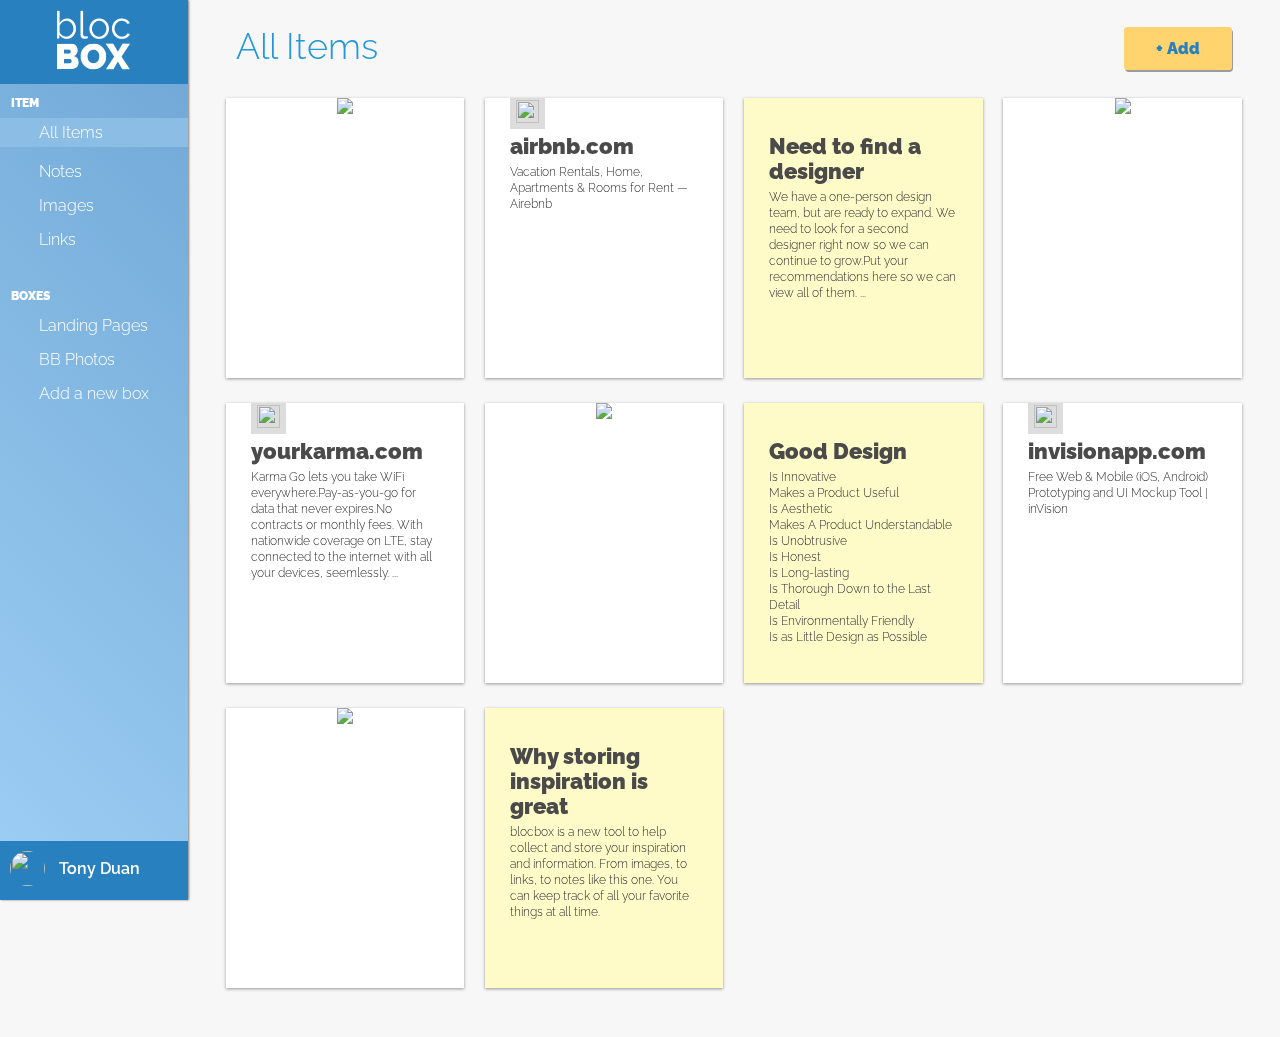
==== commit aeb9094c: "Assignment-35-completed" ====
--- a/dashboard.html
+++ b/dashboard.html
@@ -41,7 +41,16 @@
         <div class="settings">
             <img src="https://s3.amazonaws.com/uifaces/faces/twitter/jsa/128.jpg">
             <p>Tony Duan</p>
-            <a href="#"><i class="fa fa-cog"></i></a>
+            <ul class="menu menu-2">
+                <li>
+                    <a href="#"><i class="fa fa-cog"></i></a>
+                    <ul>
+                        <li><a href="#"><i class="fa fa-gear"></i> Settings</a></li>
+                        <li><a href="#" class="gray_text"><i class="fa fa-group"></i> Collaborators</a></li>
+                        <li><a href="#"><i class="fa fa-sign-out"></i> Sign Out</a></li>
+                    </ul>
+                </li>
+            </ul>
         </div>
     </nav>
     <main role="main">
@@ -136,6 +145,7 @@
     <script src="js/dropit.js"></script>
     <script type="text/javascript">
         $(".menu").dropit();
+        $(".menu-2").dropit();
         $( "#menu" ).click(function() {
             $("#left-nav").toggleClass("open", 200);
      });
--- a/css/style.css
+++ b/css/style.css
@@ -461,12 +461,12 @@
     height: 100%;
     /* width: 14.6666667%; */
     width: 280px;
-    /* color: #FFFFFF;
+    color: #FFFFFF;
     background: #6EA6D4;
     background-image: linear-gradient(-135deg, #6EA6D4 0%, #9ECFF5 100%);
     box-shadow: 1px 0px 2px 0px rgba(0,0,0,0.50);
     float: left;
-    position: fixed; */
+    /* position: fixed; */
     position: absolute;
     /* display: block; */
     -webkit-transition: all 0.3s ease-in-out;
@@ -494,7 +494,7 @@
 .hamburger {
     position:absolute;
     z-index: 1000;
-    background:#34495E;
+    background:#2880BF;
     color:#FFF;
     text-decoration: none;
     font-size: 22px;
@@ -548,7 +548,7 @@
     padding-left: 7%;
 }
 /* LEFT NAVBAR MEDIA QUERIES -------------------------------------------------------------- */
-@media *min-width:992px) {
+@media (min-width:992px) {
     .left-nav {
         height:100vh;    /* 100/100 vertical height */
         width: 14.6666667%;
@@ -601,13 +601,13 @@
     font-weight: 600;
     margin: 0 0 0 10px;
 }
-.left-nav .settings a {
+.left-nav .settings .menu-2 li a {
     color: #FFFFFF;
     text-decoration: none;
     text-align: right;
     float: right;
     margin-right: 10px;
-    margin-top: 8px;
+    margin-top: -6px;
 }
 
 /* CONTENT --------------------------------------------------------------------------- */
@@ -717,6 +717,7 @@
     font-size: 22px;
     line-height: 25px;
     margin: 0;
+    padding-top: 11px;
 }
 .item-box h2 a {
     color: #4A4A4A;
@@ -726,8 +727,10 @@
     width: 23px;
     height: 23px;
     position: absolute;
-    top: 0px;
+    top: -4px;
     margin-right: 5px;
+    background: #ddd;
+    padding:6px;
 }
 .item-box p {
     font-size: 12px;
--- a/css/dropit.css
+++ b/css/dropit.css
@@ -8,6 +8,23 @@
  */
 
 /* These styles assume you are using ul and li */
+
+/* Classes have been added as below. Note that ".dropit-open" only exists when submenu is open.
+
+<ul class="dropit">
+    <li class="dropit-trigger dropit-open">
+        <a href="#">Dropdown</a>
+        <ul class="dropit-submenu">
+            <li><a href="#">Some Action 1</a></li>
+            <li><a href="#">Some Action 2</a></li>
+            <li><a href="#">Some Action 3</a></li>
+            <li><a href="#">Some Action 4</a></li>
+        </ul>
+    </li>
+</ul>
+
+*/
+
 .dropit {
     list-style: none;
 	padding: 0;
@@ -15,7 +32,9 @@
     float:right;
     display:inline-block;
 }
+
 .dropit .dropit-trigger { position: relative; }
+
 .dropit .dropit-submenu {
     position: absolute;
     top: 100%;
@@ -27,6 +46,7 @@
 	padding: 20px;
 	margin: 20px 0 0;
 }
+
 .dropit .dropit-open .dropit-submenu { 
     display: block;
     background: #FFFFFF;
@@ -56,5 +76,44 @@
     color:#2880BF;
     text-decoration: none;
     font-family: "Raleway", Helvetica, Arial, sans-serif;
+    font-size:12px;
     font-weight:300;
- }+ }
+
+
+/* Assignment---------------------------------------------------------------------- */
+/* Drop-down menu*/
+.menu-2.dropit .dropit-submenu {
+    position: absolute;
+    top:auto;
+    bottom: 100%;
+    transform: translate(0, -17px);
+    right: 0; /* dropdown left or right */
+    z-index: 1000;
+    display: none;
+    min-width: 100px;
+    list-style: none;
+	padding: 20px;
+	margin: 20px 0 0;
+}
+
+/* Triangle */
+.menu-2.dropit .dropit-open .dropit-submenu:after { 
+    content: " ";
+    position: absolute;
+    border-style: solid;
+    border-width: 8px 8px 0;
+    border-color: #FFFFFF transparent;
+    display: block;
+    width: 0;
+    z-index: 1;
+    top:auto;
+    bottom: -8px;
+    right: 10px;
+}
+
+/* To gray out "collaborator" */
+.menu-2.dropit .dropit-open .dropit-submenu li .gray_text {
+    color: #AAAAAA;
+}
+
